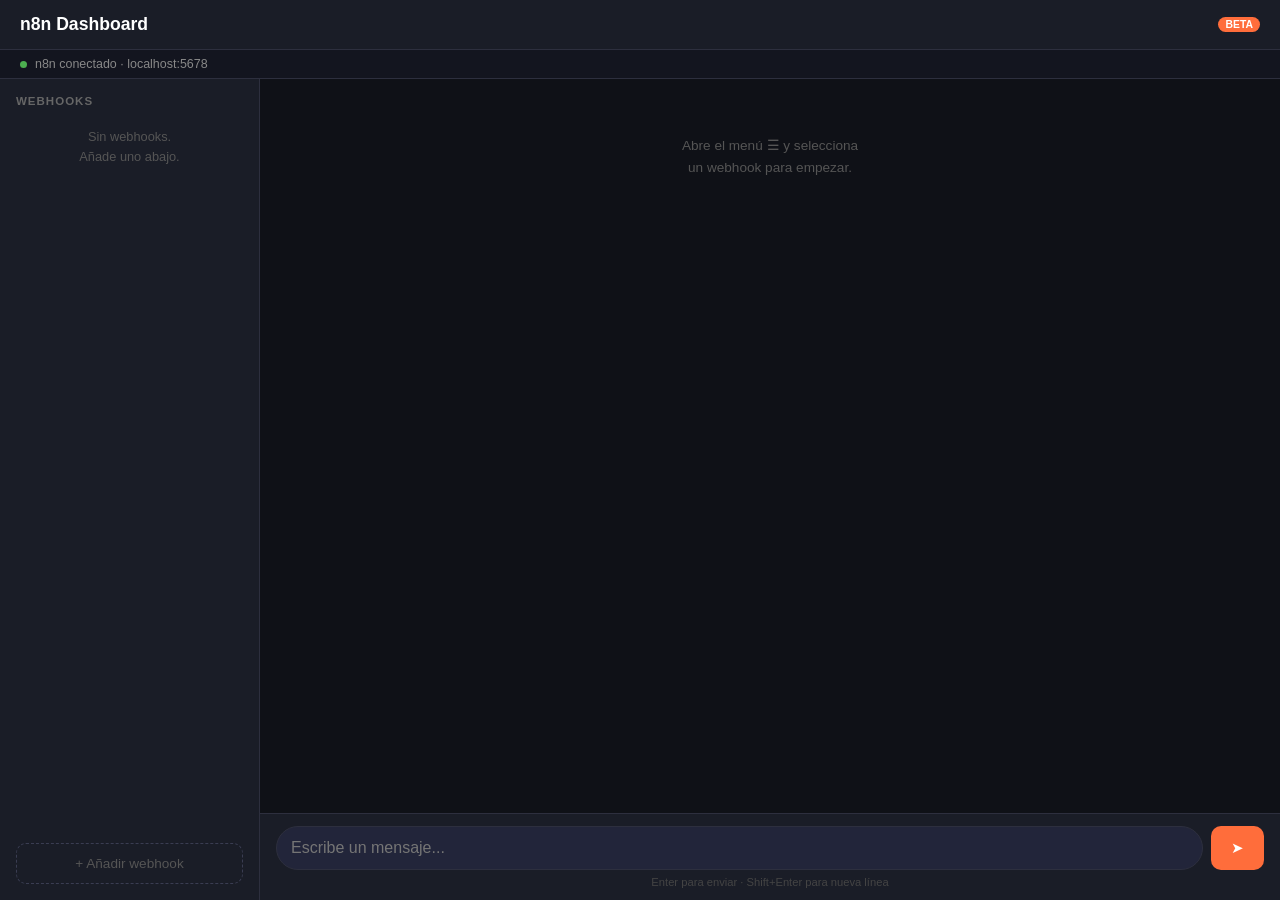
==== public/index.html @ 0855162c "Initial commit - n8n dashboard webapp" ====
<!DOCTYPE html>
<html lang="es">
<head>
  <meta charset="UTF-8">
  <meta name="viewport" content="width=device-width, initial-scale=1.0, viewport-fit=cover">
  <title>n8n Dashboard</title>
  <style>
    * { box-sizing: border-box; margin: 0; padding: 0; }
    body {
      font-family: 'Segoe UI', sans-serif;
      background: #0f1117;
      color: #e0e0e0;
      height: 100dvh;
      display: flex;
      flex-direction: column;
      overflow: hidden;
    }

    /* HEADER */
    header {
      background: #1a1d27;
      padding: 14px 20px;
      display: flex;
      align-items: center;
      gap: 12px;
      border-bottom: 1px solid #2d2f3e;
      flex-shrink: 0;
      padding-left: max(20px, env(safe-area-inset-left));
      padding-right: max(20px, env(safe-area-inset-right));
    }
    .hamburger {
      display: none;
      background: none;
      border: none;
      color: #aaa;
      font-size: 1.3rem;
      cursor: pointer;
      padding: 4px 6px;
      border-radius: 6px;
      line-height: 1;
    }
    .hamburger:active { background: #2d2f3e; }
    header h1 { font-size: 1.1rem; font-weight: 600; color: #fff; flex: 1; }
    .badge { background: #ff6d3b; color: #fff; font-size: 0.65rem; padding: 2px 7px; border-radius: 12px; font-weight: 700; }

    /* STATUS BAR */
    .status-bar {
      background: #13151f;
      padding: 7px 20px;
      font-size: 0.78rem;
      color: #888;
      display: flex;
      align-items: center;
      gap: 8px;
      border-bottom: 1px solid #2d2f3e;
      flex-shrink: 0;
    }
    .dot { width: 7px; height: 7px; border-radius: 50%; background: #4caf50; display: inline-block; flex-shrink: 0; }
    .dot.red { background: #f44336; }

    /* MAIN LAYOUT */
    .main { display: flex; flex: 1; overflow: hidden; position: relative; }

    /* SIDEBAR */
    .sidebar {
      width: 260px;
      background: #1a1d27;
      border-right: 1px solid #2d2f3e;
      display: flex;
      flex-direction: column;
      padding: 16px;
      gap: 8px;
      flex-shrink: 0;
      overflow-y: auto;
    }
    .sidebar-header { display: flex; align-items: center; justify-content: space-between; margin-bottom: 4px; }
    .sidebar h2 { font-size: 0.72rem; color: #666; text-transform: uppercase; letter-spacing: 1px; }
    .sidebar-close {
      display: none;
      background: none;
      border: none;
      color: #666;
      font-size: 1.1rem;
      cursor: pointer;
      padding: 2px 6px;
      border-radius: 4px;
    }
    .sidebar-close:active { background: #2d2f3e; }

    .webhook-item {
      background: #22253a;
      border: 1px solid #2d2f3e;
      border-radius: 10px;
      padding: 12px 14px;
      cursor: pointer;
      transition: border-color 0.2s, background 0.2s;
      -webkit-tap-highlight-color: transparent;
    }
    .webhook-item:active, .webhook-item.active { border-color: #ff6d3b; background: #2a1f1a; }
    .webhook-item .name { font-size: 0.92rem; font-weight: 500; display: flex; align-items: center; justify-content: space-between; }
    .webhook-item .path { font-size: 0.72rem; color: #555; margin-top: 3px; font-family: monospace; word-break: break-all; }
    .del-btn {
      background: none; border: none; color: #444; cursor: pointer;
      font-size: 0.9rem; padding: 2px 4px; border-radius: 4px; line-height: 1;
      flex-shrink: 0;
    }
    .del-btn:active { color: #f44; background: #2d1a1a; }

    .add-webhook {
      background: transparent;
      border: 1px dashed #3a3d52;
      border-radius: 10px;
      padding: 12px;
      cursor: pointer;
      color: #555;
      font-size: 0.85rem;
      text-align: center;
      transition: all 0.2s;
      margin-top: auto;
      -webkit-tap-highlight-color: transparent;
    }
    .add-webhook:active { border-color: #ff6d3b; color: #ff6d3b; }

    /* DRAWER OVERLAY (mobile) */
    .drawer-overlay {
      display: none;
      position: fixed;
      inset: 0;
      background: rgba(0,0,0,0.6);
      z-index: 50;
    }
    .drawer-overlay.open { display: block; }

    /* CHAT PANEL */
    .chat-panel { flex: 1; display: flex; flex-direction: column; overflow: hidden; min-width: 0; }

    /* Active webhook bar */
    .active-bar {
      padding: 8px 16px;
      background: #13151f;
      border-bottom: 1px solid #2d2f3e;
      font-size: 0.8rem;
      color: #888;
      display: none;
      align-items: center;
      gap: 8px;
      flex-shrink: 0;
    }
    .active-bar.visible { display: flex; }
    .active-bar strong { color: #ff6d3b; }

    .messages {
      flex: 1;
      overflow-y: auto;
      padding: 16px;
      display: flex;
      flex-direction: column;
      gap: 12px;
      -webkit-overflow-scrolling: touch;
    }
    .messages::-webkit-scrollbar { width: 4px; }
    .messages::-webkit-scrollbar-thumb { background: #2d2f3e; border-radius: 2px; }

    .msg { display: flex; flex-direction: column; max-width: 82%; }
    .msg.user { align-self: flex-end; align-items: flex-end; }
    .msg.bot  { align-self: flex-start; align-items: flex-start; }
    .bubble {
      padding: 10px 14px;
      border-radius: 14px;
      font-size: 0.92rem;
      line-height: 1.55;
      white-space: pre-wrap;
      word-break: break-word;
    }
    .msg.user .bubble { background: #ff6d3b; color: #fff; border-bottom-right-radius: 3px; }
    .msg.bot  .bubble { background: #22253a; border: 1px solid #2d2f3e; border-bottom-left-radius: 3px; }
    .msg.bot  .bubble.loading { color: #666; font-style: italic; }
    .msg.bot  .bubble.error   { border-color: #f44; color: #f88; }
    .msg .meta { font-size: 0.68rem; color: #555; margin-top: 3px; }

    .json-toggle { font-size: 0.7rem; color: #ff6d3b; cursor: pointer; margin-top: 4px; user-select: none; }
    .json-block {
      background: #0d0f18; border: 1px solid #2d2f3e; border-radius: 6px;
      padding: 8px 12px; font-family: monospace; font-size: 0.76rem;
      color: #7ec8e3; margin-top: 4px; max-height: 180px; overflow-y: auto;
      white-space: pre; display: none;
    }
    .json-block.visible { display: block; }

    /* INPUT AREA */
    .input-area {
      padding: 12px 16px;
      background: #1a1d27;
      border-top: 1px solid #2d2f3e;
      flex-shrink: 0;
      padding-bottom: max(12px, env(safe-area-inset-bottom));
    }
    .input-row { display: flex; gap: 8px; align-items: flex-end; }
    textarea {
      flex: 1; background: #22253a; border: 1px solid #2d2f3e;
      color: #e0e0e0; padding: 10px 14px; border-radius: 22px;
      font-size: 1rem; font-family: inherit; resize: none;
      min-height: 44px; max-height: 120px; line-height: 1.4;
      -webkit-appearance: none;
    }
    textarea:focus { outline: none; border-color: #ff6d3b; }
    button.send {
      background: #ff6d3b; border: none; color: #fff;
      width: 44px; height: 44px; border-radius: 50%;
      cursor: pointer; font-size: 1.1rem;
      display: flex; align-items: center; justify-content: center;
      flex-shrink: 0; transition: background 0.2s;
      -webkit-tap-highlight-color: transparent;
    }
    button.send:active { background: #e85a28; }
    button.send:disabled { background: #333; cursor: not-allowed; }
    .hint { font-size: 0.7rem; color: #444; margin-top: 6px; text-align: center; }

    .empty-state { color: #555; font-size: 0.85rem; text-align: center; margin-top: 40px; line-height: 1.6; }

    /* MODAL */
    .modal-overlay {
      display: none; position: fixed; inset: 0;
      background: rgba(0,0,0,0.7); z-index: 200;
      align-items: flex-end; justify-content: center;
    }
    .modal-overlay.open { display: flex; }
    .modal {
      background: #1a1d27; border: 1px solid #2d2f3e;
      border-radius: 16px 16px 0 0;
      padding: 24px 20px;
      padding-bottom: max(24px, env(safe-area-inset-bottom));
      width: 100%; max-width: 500px;
      display: flex; flex-direction: column; gap: 14px;
    }
    .modal h3 { font-size: 1rem; }
    .modal input {
      background: #22253a; border: 1px solid #2d2f3e; color: #e0e0e0;
      padding: 11px 14px; border-radius: 10px; font-size: 1rem; width: 100%;
      -webkit-appearance: none;
    }
    .modal input:focus { outline: none; border-color: #ff6d3b; }
    .modal label { font-size: 0.8rem; color: #888; display: block; margin-bottom: 4px; }
    .modal-btns { display: flex; gap: 10px; }
    .modal-btns button {
      flex: 1; padding: 12px; border-radius: 10px; border: none;
      cursor: pointer; font-size: 0.95rem; font-weight: 600;
    }
    .btn-cancel { background: #2d2f3e; color: #aaa; }
    .btn-save   { background: #ff6d3b; color: #fff; }

    /* MOBILE BREAKPOINT */
    @media (max-width: 600px) {
      .hamburger { display: block; }
      .sidebar-close { display: block; }

      .sidebar {
        position: fixed;
        top: 0; left: 0; bottom: 0;
        width: min(80vw, 300px);
        z-index: 100;
        transform: translateX(-100%);
        transition: transform 0.25s ease;
        padding-top: max(16px, env(safe-area-inset-top));
      }
      .sidebar.open { transform: translateX(0); }

      .active-bar { display: flex; }
      .msg { max-width: 90%; }
      .hint { display: none; }
      .modal-overlay { align-items: flex-end; }
    }

    @media (min-width: 601px) {
      .active-bar { display: none !important; }
      .modal-overlay { align-items: center; }
      .modal { border-radius: 16px; max-width: 420px; }
      button.send { width: auto; height: 44px; border-radius: 10px; padding: 0 20px; font-size: 0.95rem; }
      .hint { display: block; }
    }
  </style>
</head>
<body>

<header>
  <button class="hamburger" onclick="toggleSidebar()" aria-label="Menú">☰</button>
  <h1>n8n Dashboard</h1>
  <span class="badge">BETA</span>
</header>

<div class="status-bar">
  <span class="dot red" id="n8n-dot"></span>
  <span id="n8n-status">Comprobando n8n...</span>
</div>

<div class="main">
  <!-- Overlay para cerrar drawer en móvil -->
  <div class="drawer-overlay" id="drawer-overlay" onclick="closeSidebar()"></div>

  <div class="sidebar" id="sidebar">
    <div class="sidebar-header">
      <h2>Webhooks</h2>
      <button class="sidebar-close" onclick="closeSidebar()">✕</button>
    </div>
    <div id="webhook-list">
      <div class="empty-state" style="margin-top:8px;font-size:0.8rem;">Sin webhooks.<br>Añade uno abajo.</div>
    </div>
    <button class="add-webhook" onclick="openModal()">+ Añadir webhook</button>
  </div>

  <div class="chat-panel">
    <div class="active-bar" id="active-bar">
      <span>Hablando con: <strong id="active-name">—</strong></span>
    </div>
    <div class="messages" id="messages">
      <div class="empty-state">Abre el menú ☰ y selecciona<br>un webhook para empezar.</div>
    </div>
    <div class="input-area">
      <div class="input-row">
        <textarea id="msg-input" placeholder="Escribe un mensaje..." rows="1" onkeydown="handleKey(event)" oninput="autoResize(this)"></textarea>
        <button class="send" id="send-btn" onclick="sendMessage()">➤</button>
      </div>
      <div class="hint">Enter para enviar · Shift+Enter para nueva línea</div>
    </div>
  </div>
</div>

<div class="modal-overlay" id="modal" onclick="handleModalClick(event)">
  <div class="modal">
    <h3>Añadir Webhook</h3>
    <div>
      <label>Nombre</label>
      <input id="m-name" type="text" placeholder="Mi flujo" autocomplete="off">
    </div>
    <div>
      <label>Path (ej: /webhook/chat)</label>
      <input id="m-path" type="text" placeholder="/webhook/chat" autocomplete="off" autocapitalize="none">
    </div>
    <div class="modal-btns">
      <button class="btn-cancel" onclick="closeModal()">Cancelar</button>
      <button class="btn-save" onclick="saveWebhook()">Guardar</button>
    </div>
  </div>
</div>

<script>
  let webhooks = JSON.parse(localStorage.getItem('n8n_webhooks_v2') || '[]');
  let activeWebhook = null;

  function saveWebhooks() { localStorage.setItem('n8n_webhooks_v2', JSON.stringify(webhooks)); }

  function autoResize(el) {
    el.style.height = 'auto';
    el.style.height = Math.min(el.scrollHeight, 120) + 'px';
  }

  function toggleSidebar() {
    document.getElementById('sidebar').classList.toggle('open');
    document.getElementById('drawer-overlay').classList.toggle('open');
  }
  function closeSidebar() {
    document.getElementById('sidebar').classList.remove('open');
    document.getElementById('drawer-overlay').classList.remove('open');
  }

  function renderWebhooks() {
    const list = document.getElementById('webhook-list');
    if (webhooks.length === 0) {
      list.innerHTML = '<div class="empty-state" style="margin-top:8px;font-size:0.8rem;">Sin webhooks.<br>Añade uno abajo.</div>';
      return;
    }
    list.innerHTML = '';
    webhooks.forEach((w, i) => {
      const el = document.createElement('div');
      el.className = 'webhook-item' + (activeWebhook === i ? ' active' : '');
      el.innerHTML = `
        <div class="name">${w.name}
          <button class="del-btn" title="Eliminar">✕</button>
        </div>
        <div class="path">${w.path}</div>`;
      el.querySelector('.del-btn').onclick = (e) => { e.stopPropagation(); deleteWebhook(i); };
      el.onclick = () => selectWebhook(i);
      list.appendChild(el);
    });
  }

  function selectWebhook(i) {
    activeWebhook = i;
    const bar = document.getElementById('active-bar');
    document.getElementById('active-name').textContent = webhooks[i].name;
    bar.classList.add('visible');
    renderWebhooks();
    closeSidebar();
    document.getElementById('msg-input').focus();
  }

  function deleteWebhook(i) {
    if (!confirm('¿Eliminar "' + webhooks[i].name + '"?')) return;
    webhooks.splice(i, 1);
    if (activeWebhook === i) {
      activeWebhook = null;
      document.getElementById('active-bar').classList.remove('visible');
    } else if (activeWebhook > i) activeWebhook--;
    saveWebhooks();
    renderWebhooks();
  }

  function openModal() {
    document.getElementById('modal').classList.add('open');
    setTimeout(() => document.getElementById('m-name').focus(), 100);
  }
  function closeModal() { document.getElementById('modal').classList.remove('open'); }
  function handleModalClick(e) { if (e.target === e.currentTarget) closeModal(); }

  function saveWebhook() {
    const name = document.getElementById('m-name').value.trim();
    const path = document.getElementById('m-path').value.trim();
    if (!name || !path) return alert('Rellena los dos campos');
    if (!path.startsWith('/webhook/') && !path.startsWith('/webhook-test/'))
      return alert('El path debe empezar por /webhook/ o /webhook-test/');
    webhooks.push({ name, path });
    saveWebhooks();
    renderWebhooks();
    closeModal();
    document.getElementById('m-name').value = '';
    document.getElementById('m-path').value = '';
  }

  function handleKey(e) {
    if (e.key === 'Enter' && !e.shiftKey) { e.preventDefault(); sendMessage(); }
  }

  function addMsg(role, text, raw) {
    const msgs = document.getElementById('messages');
    const empty = msgs.querySelector('.empty-state');
    if (empty) empty.remove();

    const div = document.createElement('div');
    div.className = `msg ${role}`;
    const bubble = document.createElement('div');
    bubble.className = 'bubble';
    bubble.textContent = text;
    div.appendChild(bubble);
    const meta = document.createElement('div');
    meta.className = 'meta';
    meta.textContent = new Date().toLocaleTimeString('es-ES');
    div.appendChild(meta);

    if (raw && role === 'bot') {
      const toggle = document.createElement('div');
      toggle.className = 'json-toggle';
      toggle.textContent = 'Ver respuesta completa';
      const jBlock = document.createElement('div');
      jBlock.className = 'json-block';
      jBlock.textContent = JSON.stringify(raw, null, 2);
      toggle.onclick = () => {
        jBlock.classList.toggle('visible');
        toggle.textContent = jBlock.classList.contains('visible') ? 'Ocultar' : 'Ver respuesta completa';
      };
      div.appendChild(toggle);
      div.appendChild(jBlock);
    }

    msgs.appendChild(div);
    msgs.scrollTop = msgs.scrollHeight;
    return bubble;
  }

  async function sendMessage() {
    if (activeWebhook === null) { toggleSidebar(); return; }
    const input = document.getElementById('msg-input');
    const text = input.value.trim();
    if (!text) return;

    const btn = document.getElementById('send-btn');
    input.value = '';
    input.style.height = 'auto';
    btn.disabled = true;
    addMsg('user', text);

    const loadingBubble = addMsg('bot', 'Procesando...');
    loadingBubble.classList.add('loading');

    try {
      const wh = webhooks[activeWebhook];
      const res = await fetch(wh.path, {
        method: 'POST',
        headers: { 'Content-Type': 'application/json' },
        body: JSON.stringify({ message: text, timestamp: new Date().toISOString() }),
      });

      const rawText = await res.text();
      let raw;
      try { raw = JSON.parse(rawText); } catch(e) {
        loadingBubble.classList.remove('loading');
        loadingBubble.classList.add('error');
        loadingBubble.textContent = 'Respuesta no válida (HTTP ' + res.status + '):\n' + rawText.substring(0, 300);
        btn.disabled = false;
        return;
      }

      loadingBubble.classList.remove('loading');
      loadingBubble.textContent = extractText(raw);

      const toggle = document.createElement('div');
      toggle.className = 'json-toggle';
      toggle.textContent = 'Ver respuesta completa';
      const jBlock = document.createElement('div');
      jBlock.className = 'json-block';
      jBlock.textContent = JSON.stringify(raw, null, 2);
      toggle.onclick = () => {
        jBlock.classList.toggle('visible');
        toggle.textContent = jBlock.classList.contains('visible') ? 'Ocultar' : 'Ver respuesta completa';
      };
      loadingBubble.parentNode.appendChild(toggle);
      loadingBubble.parentNode.appendChild(jBlock);

    } catch(e) {
      loadingBubble.classList.remove('loading');
      loadingBubble.classList.add('error');
      loadingBubble.textContent = 'Error de red: ' + e.message;
    }

    btn.disabled = false;
    input.focus();
  }

  function extractText(data) {
    if (typeof data === 'string') return data;
    if (data.output)   return data.output;
    if (data.reply)    return data.reply;
    if (data.text)     return data.text;
    if (data.message && !data.code) return data.message;
    if (data.response) return data.response;
    if (Array.isArray(data) && data[0]) return extractText(data[0]);
    if (data.candidates?.[0]?.content?.parts?.[0]?.text) return data.candidates[0].content.parts[0].text;
    return JSON.stringify(data, null, 2);
  }

  async function checkN8n() {
    try {
      await fetch('/webhook/ping', { method: 'POST', headers: {'Content-Type':'application/json'}, body: '{}' });
      document.getElementById('n8n-dot').className = 'dot';
      document.getElementById('n8n-status').textContent = 'n8n conectado · localhost:5678';
    } catch(e) {
      document.getElementById('n8n-dot').className = 'dot red';
      document.getElementById('n8n-status').textContent = 'n8n no disponible';
    }
  }

  renderWebhooks();
  checkN8n();
  setInterval(checkN8n, 30000);
</script>
</body>
</html>
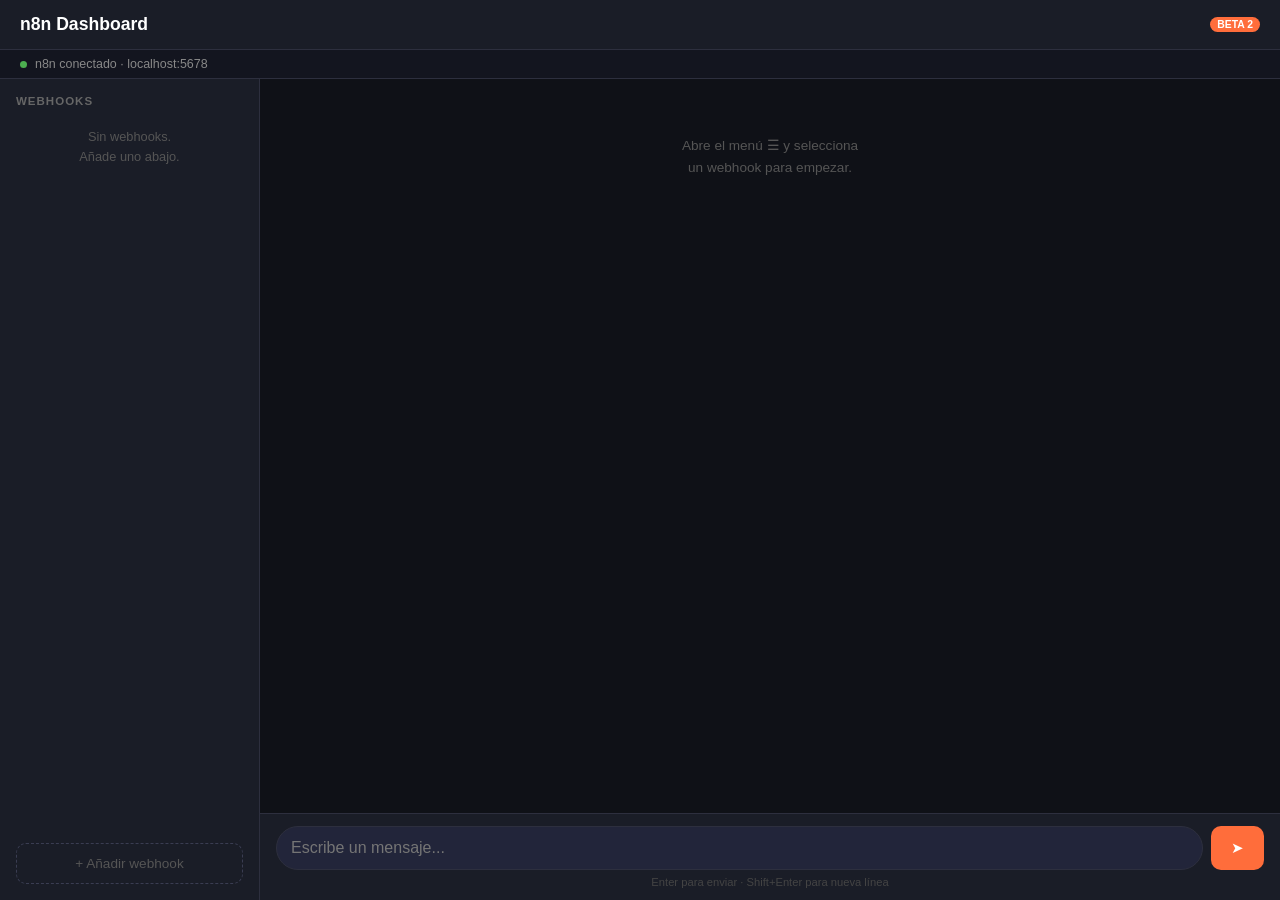
==== commit 213b969e: "test 2" ====
--- a/public/index.html
+++ b/public/index.html
@@ -4,288 +4,14 @@
   <meta charset="UTF-8">
   <meta name="viewport" content="width=device-width, initial-scale=1.0, viewport-fit=cover">
   <title>n8n Dashboard</title>
-  <style>
-    * { box-sizing: border-box; margin: 0; padding: 0; }
-    body {
-      font-family: 'Segoe UI', sans-serif;
-      background: #0f1117;
-      color: #e0e0e0;
-      height: 100dvh;
-      display: flex;
-      flex-direction: column;
-      overflow: hidden;
-    }
-
-    /* HEADER */
-    header {
-      background: #1a1d27;
-      padding: 14px 20px;
-      display: flex;
-      align-items: center;
-      gap: 12px;
-      border-bottom: 1px solid #2d2f3e;
-      flex-shrink: 0;
-      padding-left: max(20px, env(safe-area-inset-left));
-      padding-right: max(20px, env(safe-area-inset-right));
-    }
-    .hamburger {
-      display: none;
-      background: none;
-      border: none;
-      color: #aaa;
-      font-size: 1.3rem;
-      cursor: pointer;
-      padding: 4px 6px;
-      border-radius: 6px;
-      line-height: 1;
-    }
-    .hamburger:active { background: #2d2f3e; }
-    header h1 { font-size: 1.1rem; font-weight: 600; color: #fff; flex: 1; }
-    .badge { background: #ff6d3b; color: #fff; font-size: 0.65rem; padding: 2px 7px; border-radius: 12px; font-weight: 700; }
-
-    /* STATUS BAR */
-    .status-bar {
-      background: #13151f;
-      padding: 7px 20px;
-      font-size: 0.78rem;
-      color: #888;
-      display: flex;
-      align-items: center;
-      gap: 8px;
-      border-bottom: 1px solid #2d2f3e;
-      flex-shrink: 0;
-    }
-    .dot { width: 7px; height: 7px; border-radius: 50%; background: #4caf50; display: inline-block; flex-shrink: 0; }
-    .dot.red { background: #f44336; }
-
-    /* MAIN LAYOUT */
-    .main { display: flex; flex: 1; overflow: hidden; position: relative; }
-
-    /* SIDEBAR */
-    .sidebar {
-      width: 260px;
-      background: #1a1d27;
-      border-right: 1px solid #2d2f3e;
-      display: flex;
-      flex-direction: column;
-      padding: 16px;
-      gap: 8px;
-      flex-shrink: 0;
-      overflow-y: auto;
-    }
-    .sidebar-header { display: flex; align-items: center; justify-content: space-between; margin-bottom: 4px; }
-    .sidebar h2 { font-size: 0.72rem; color: #666; text-transform: uppercase; letter-spacing: 1px; }
-    .sidebar-close {
-      display: none;
-      background: none;
-      border: none;
-      color: #666;
-      font-size: 1.1rem;
-      cursor: pointer;
-      padding: 2px 6px;
-      border-radius: 4px;
-    }
-    .sidebar-close:active { background: #2d2f3e; }
-
-    .webhook-item {
-      background: #22253a;
-      border: 1px solid #2d2f3e;
-      border-radius: 10px;
-      padding: 12px 14px;
-      cursor: pointer;
-      transition: border-color 0.2s, background 0.2s;
-      -webkit-tap-highlight-color: transparent;
-    }
-    .webhook-item:active, .webhook-item.active { border-color: #ff6d3b; background: #2a1f1a; }
-    .webhook-item .name { font-size: 0.92rem; font-weight: 500; display: flex; align-items: center; justify-content: space-between; }
-    .webhook-item .path { font-size: 0.72rem; color: #555; margin-top: 3px; font-family: monospace; word-break: break-all; }
-    .del-btn {
-      background: none; border: none; color: #444; cursor: pointer;
-      font-size: 0.9rem; padding: 2px 4px; border-radius: 4px; line-height: 1;
-      flex-shrink: 0;
-    }
-    .del-btn:active { color: #f44; background: #2d1a1a; }
-
-    .add-webhook {
-      background: transparent;
-      border: 1px dashed #3a3d52;
-      border-radius: 10px;
-      padding: 12px;
-      cursor: pointer;
-      color: #555;
-      font-size: 0.85rem;
-      text-align: center;
-      transition: all 0.2s;
-      margin-top: auto;
-      -webkit-tap-highlight-color: transparent;
-    }
-    .add-webhook:active { border-color: #ff6d3b; color: #ff6d3b; }
-
-    /* DRAWER OVERLAY (mobile) */
-    .drawer-overlay {
-      display: none;
-      position: fixed;
-      inset: 0;
-      background: rgba(0,0,0,0.6);
-      z-index: 50;
-    }
-    .drawer-overlay.open { display: block; }
-
-    /* CHAT PANEL */
-    .chat-panel { flex: 1; display: flex; flex-direction: column; overflow: hidden; min-width: 0; }
-
-    /* Active webhook bar */
-    .active-bar {
-      padding: 8px 16px;
-      background: #13151f;
-      border-bottom: 1px solid #2d2f3e;
-      font-size: 0.8rem;
-      color: #888;
-      display: none;
-      align-items: center;
-      gap: 8px;
-      flex-shrink: 0;
-    }
-    .active-bar.visible { display: flex; }
-    .active-bar strong { color: #ff6d3b; }
-
-    .messages {
-      flex: 1;
-      overflow-y: auto;
-      padding: 16px;
-      display: flex;
-      flex-direction: column;
-      gap: 12px;
-      -webkit-overflow-scrolling: touch;
-    }
-    .messages::-webkit-scrollbar { width: 4px; }
-    .messages::-webkit-scrollbar-thumb { background: #2d2f3e; border-radius: 2px; }
-
-    .msg { display: flex; flex-direction: column; max-width: 82%; }
-    .msg.user { align-self: flex-end; align-items: flex-end; }
-    .msg.bot  { align-self: flex-start; align-items: flex-start; }
-    .bubble {
-      padding: 10px 14px;
-      border-radius: 14px;
-      font-size: 0.92rem;
-      line-height: 1.55;
-      white-space: pre-wrap;
-      word-break: break-word;
-    }
-    .msg.user .bubble { background: #ff6d3b; color: #fff; border-bottom-right-radius: 3px; }
-    .msg.bot  .bubble { background: #22253a; border: 1px solid #2d2f3e; border-bottom-left-radius: 3px; }
-    .msg.bot  .bubble.loading { color: #666; font-style: italic; }
-    .msg.bot  .bubble.error   { border-color: #f44; color: #f88; }
-    .msg .meta { font-size: 0.68rem; color: #555; margin-top: 3px; }
-
-    .json-toggle { font-size: 0.7rem; color: #ff6d3b; cursor: pointer; margin-top: 4px; user-select: none; }
-    .json-block {
-      background: #0d0f18; border: 1px solid #2d2f3e; border-radius: 6px;
-      padding: 8px 12px; font-family: monospace; font-size: 0.76rem;
-      color: #7ec8e3; margin-top: 4px; max-height: 180px; overflow-y: auto;
-      white-space: pre; display: none;
-    }
-    .json-block.visible { display: block; }
-
-    /* INPUT AREA */
-    .input-area {
-      padding: 12px 16px;
-      background: #1a1d27;
-      border-top: 1px solid #2d2f3e;
-      flex-shrink: 0;
-      padding-bottom: max(12px, env(safe-area-inset-bottom));
-    }
-    .input-row { display: flex; gap: 8px; align-items: flex-end; }
-    textarea {
-      flex: 1; background: #22253a; border: 1px solid #2d2f3e;
-      color: #e0e0e0; padding: 10px 14px; border-radius: 22px;
-      font-size: 1rem; font-family: inherit; resize: none;
-      min-height: 44px; max-height: 120px; line-height: 1.4;
-      -webkit-appearance: none;
-    }
-    textarea:focus { outline: none; border-color: #ff6d3b; }
-    button.send {
-      background: #ff6d3b; border: none; color: #fff;
-      width: 44px; height: 44px; border-radius: 50%;
-      cursor: pointer; font-size: 1.1rem;
-      display: flex; align-items: center; justify-content: center;
-      flex-shrink: 0; transition: background 0.2s;
-      -webkit-tap-highlight-color: transparent;
-    }
-    button.send:active { background: #e85a28; }
-    button.send:disabled { background: #333; cursor: not-allowed; }
-    .hint { font-size: 0.7rem; color: #444; margin-top: 6px; text-align: center; }
-
-    .empty-state { color: #555; font-size: 0.85rem; text-align: center; margin-top: 40px; line-height: 1.6; }
-
-    /* MODAL */
-    .modal-overlay {
-      display: none; position: fixed; inset: 0;
-      background: rgba(0,0,0,0.7); z-index: 200;
-      align-items: flex-end; justify-content: center;
-    }
-    .modal-overlay.open { display: flex; }
-    .modal {
-      background: #1a1d27; border: 1px solid #2d2f3e;
-      border-radius: 16px 16px 0 0;
-      padding: 24px 20px;
-      padding-bottom: max(24px, env(safe-area-inset-bottom));
-      width: 100%; max-width: 500px;
-      display: flex; flex-direction: column; gap: 14px;
-    }
-    .modal h3 { font-size: 1rem; }
-    .modal input {
-      background: #22253a; border: 1px solid #2d2f3e; color: #e0e0e0;
-      padding: 11px 14px; border-radius: 10px; font-size: 1rem; width: 100%;
-      -webkit-appearance: none;
-    }
-    .modal input:focus { outline: none; border-color: #ff6d3b; }
-    .modal label { font-size: 0.8rem; color: #888; display: block; margin-bottom: 4px; }
-    .modal-btns { display: flex; gap: 10px; }
-    .modal-btns button {
-      flex: 1; padding: 12px; border-radius: 10px; border: none;
-      cursor: pointer; font-size: 0.95rem; font-weight: 600;
-    }
-    .btn-cancel { background: #2d2f3e; color: #aaa; }
-    .btn-save   { background: #ff6d3b; color: #fff; }
-
-    /* MOBILE BREAKPOINT */
-    @media (max-width: 600px) {
-      .hamburger { display: block; }
-      .sidebar-close { display: block; }
-
-      .sidebar {
-        position: fixed;
-        top: 0; left: 0; bottom: 0;
-        width: min(80vw, 300px);
-        z-index: 100;
-        transform: translateX(-100%);
-        transition: transform 0.25s ease;
-        padding-top: max(16px, env(safe-area-inset-top));
-      }
-      .sidebar.open { transform: translateX(0); }
-
-      .active-bar { display: flex; }
-      .msg { max-width: 90%; }
-      .hint { display: none; }
-      .modal-overlay { align-items: flex-end; }
-    }
-
-    @media (min-width: 601px) {
-      .active-bar { display: none !important; }
-      .modal-overlay { align-items: center; }
-      .modal { border-radius: 16px; max-width: 420px; }
-      button.send { width: auto; height: 44px; border-radius: 10px; padding: 0 20px; font-size: 0.95rem; }
-      .hint { display: block; }
-    }
-  </style>
+  <link rel="stylesheet" href="style.css">
 </head>
 <body>
 
 <header>
-  <button class="hamburger" onclick="toggleSidebar()" aria-label="Menú">☰</button>
+  <button class="hamburger" aria-label="Menú">☰</button>
   <h1>n8n Dashboard</h1>
-  <span class="badge">BETA</span>
+  <span class="badge">BETA 2</span>
 </header>
 
 <div class="status-bar">
@@ -294,18 +20,17 @@
 </div>
 
 <div class="main">
-  <!-- Overlay para cerrar drawer en móvil -->
-  <div class="drawer-overlay" id="drawer-overlay" onclick="closeSidebar()"></div>
+  <div class="drawer-overlay" id="drawer-overlay"></div>
 
   <div class="sidebar" id="sidebar">
     <div class="sidebar-header">
       <h2>Webhooks</h2>
-      <button class="sidebar-close" onclick="closeSidebar()">✕</button>
+      <button class="sidebar-close">✕</button>
     </div>
     <div id="webhook-list">
       <div class="empty-state" style="margin-top:8px;font-size:0.8rem;">Sin webhooks.<br>Añade uno abajo.</div>
     </div>
-    <button class="add-webhook" onclick="openModal()">+ Añadir webhook</button>
+    <button class="add-webhook">+ Añadir webhook</button>
   </div>
 
   <div class="chat-panel">
@@ -317,15 +42,15 @@
     </div>
     <div class="input-area">
       <div class="input-row">
-        <textarea id="msg-input" placeholder="Escribe un mensaje..." rows="1" onkeydown="handleKey(event)" oninput="autoResize(this)"></textarea>
-        <button class="send" id="send-btn" onclick="sendMessage()">➤</button>
+        <textarea id="msg-input" placeholder="Escribe un mensaje..." rows="1"></textarea>
+        <button class="send" id="send-btn">➤</button>
       </div>
       <div class="hint">Enter para enviar · Shift+Enter para nueva línea</div>
     </div>
   </div>
 </div>
 
-<div class="modal-overlay" id="modal" onclick="handleModalClick(event)">
+<div class="modal-overlay" id="modal">
   <div class="modal">
     <h3>Añadir Webhook</h3>
     <div>
@@ -337,220 +62,12 @@
       <input id="m-path" type="text" placeholder="/webhook/chat" autocomplete="off" autocapitalize="none">
     </div>
     <div class="modal-btns">
-      <button class="btn-cancel" onclick="closeModal()">Cancelar</button>
-      <button class="btn-save" onclick="saveWebhook()">Guardar</button>
+      <button class="btn-cancel">Cancelar</button>
+      <button class="btn-save">Guardar</button>
     </div>
   </div>
 </div>
 
-<script>
-  let webhooks = JSON.parse(localStorage.getItem('n8n_webhooks_v2') || '[]');
-  let activeWebhook = null;
-
-  function saveWebhooks() { localStorage.setItem('n8n_webhooks_v2', JSON.stringify(webhooks)); }
-
-  function autoResize(el) {
-    el.style.height = 'auto';
-    el.style.height = Math.min(el.scrollHeight, 120) + 'px';
-  }
-
-  function toggleSidebar() {
-    document.getElementById('sidebar').classList.toggle('open');
-    document.getElementById('drawer-overlay').classList.toggle('open');
-  }
-  function closeSidebar() {
-    document.getElementById('sidebar').classList.remove('open');
-    document.getElementById('drawer-overlay').classList.remove('open');
-  }
-
-  function renderWebhooks() {
-    const list = document.getElementById('webhook-list');
-    if (webhooks.length === 0) {
-      list.innerHTML = '<div class="empty-state" style="margin-top:8px;font-size:0.8rem;">Sin webhooks.<br>Añade uno abajo.</div>';
-      return;
-    }
-    list.innerHTML = '';
-    webhooks.forEach((w, i) => {
-      const el = document.createElement('div');
-      el.className = 'webhook-item' + (activeWebhook === i ? ' active' : '');
-      el.innerHTML = `
-        <div class="name">${w.name}
-          <button class="del-btn" title="Eliminar">✕</button>
-        </div>
-        <div class="path">${w.path}</div>`;
-      el.querySelector('.del-btn').onclick = (e) => { e.stopPropagation(); deleteWebhook(i); };
-      el.onclick = () => selectWebhook(i);
-      list.appendChild(el);
-    });
-  }
-
-  function selectWebhook(i) {
-    activeWebhook = i;
-    const bar = document.getElementById('active-bar');
-    document.getElementById('active-name').textContent = webhooks[i].name;
-    bar.classList.add('visible');
-    renderWebhooks();
-    closeSidebar();
-    document.getElementById('msg-input').focus();
-  }
-
-  function deleteWebhook(i) {
-    if (!confirm('¿Eliminar "' + webhooks[i].name + '"?')) return;
-    webhooks.splice(i, 1);
-    if (activeWebhook === i) {
-      activeWebhook = null;
-      document.getElementById('active-bar').classList.remove('visible');
-    } else if (activeWebhook > i) activeWebhook--;
-    saveWebhooks();
-    renderWebhooks();
-  }
-
-  function openModal() {
-    document.getElementById('modal').classList.add('open');
-    setTimeout(() => document.getElementById('m-name').focus(), 100);
-  }
-  function closeModal() { document.getElementById('modal').classList.remove('open'); }
-  function handleModalClick(e) { if (e.target === e.currentTarget) closeModal(); }
-
-  function saveWebhook() {
-    const name = document.getElementById('m-name').value.trim();
-    const path = document.getElementById('m-path').value.trim();
-    if (!name || !path) return alert('Rellena los dos campos');
-    if (!path.startsWith('/webhook/') && !path.startsWith('/webhook-test/'))
-      return alert('El path debe empezar por /webhook/ o /webhook-test/');
-    webhooks.push({ name, path });
-    saveWebhooks();
-    renderWebhooks();
-    closeModal();
-    document.getElementById('m-name').value = '';
-    document.getElementById('m-path').value = '';
-  }
-
-  function handleKey(e) {
-    if (e.key === 'Enter' && !e.shiftKey) { e.preventDefault(); sendMessage(); }
-  }
-
-  function addMsg(role, text, raw) {
-    const msgs = document.getElementById('messages');
-    const empty = msgs.querySelector('.empty-state');
-    if (empty) empty.remove();
-
-    const div = document.createElement('div');
-    div.className = `msg ${role}`;
-    const bubble = document.createElement('div');
-    bubble.className = 'bubble';
-    bubble.textContent = text;
-    div.appendChild(bubble);
-    const meta = document.createElement('div');
-    meta.className = 'meta';
-    meta.textContent = new Date().toLocaleTimeString('es-ES');
-    div.appendChild(meta);
-
-    if (raw && role === 'bot') {
-      const toggle = document.createElement('div');
-      toggle.className = 'json-toggle';
-      toggle.textContent = 'Ver respuesta completa';
-      const jBlock = document.createElement('div');
-      jBlock.className = 'json-block';
-      jBlock.textContent = JSON.stringify(raw, null, 2);
-      toggle.onclick = () => {
-        jBlock.classList.toggle('visible');
-        toggle.textContent = jBlock.classList.contains('visible') ? 'Ocultar' : 'Ver respuesta completa';
-      };
-      div.appendChild(toggle);
-      div.appendChild(jBlock);
-    }
-
-    msgs.appendChild(div);
-    msgs.scrollTop = msgs.scrollHeight;
-    return bubble;
-  }
-
-  async function sendMessage() {
-    if (activeWebhook === null) { toggleSidebar(); return; }
-    const input = document.getElementById('msg-input');
-    const text = input.value.trim();
-    if (!text) return;
-
-    const btn = document.getElementById('send-btn');
-    input.value = '';
-    input.style.height = 'auto';
-    btn.disabled = true;
-    addMsg('user', text);
-
-    const loadingBubble = addMsg('bot', 'Procesando...');
-    loadingBubble.classList.add('loading');
-
-    try {
-      const wh = webhooks[activeWebhook];
-      const res = await fetch(wh.path, {
-        method: 'POST',
-        headers: { 'Content-Type': 'application/json' },
-        body: JSON.stringify({ message: text, timestamp: new Date().toISOString() }),
-      });
-
-      const rawText = await res.text();
-      let raw;
-      try { raw = JSON.parse(rawText); } catch(e) {
-        loadingBubble.classList.remove('loading');
-        loadingBubble.classList.add('error');
-        loadingBubble.textContent = 'Respuesta no válida (HTTP ' + res.status + '):\n' + rawText.substring(0, 300);
-        btn.disabled = false;
-        return;
-      }
-
-      loadingBubble.classList.remove('loading');
-      loadingBubble.textContent = extractText(raw);
-
-      const toggle = document.createElement('div');
-      toggle.className = 'json-toggle';
-      toggle.textContent = 'Ver respuesta completa';
-      const jBlock = document.createElement('div');
-      jBlock.className = 'json-block';
-      jBlock.textContent = JSON.stringify(raw, null, 2);
-      toggle.onclick = () => {
-        jBlock.classList.toggle('visible');
-        toggle.textContent = jBlock.classList.contains('visible') ? 'Ocultar' : 'Ver respuesta completa';
-      };
-      loadingBubble.parentNode.appendChild(toggle);
-      loadingBubble.parentNode.appendChild(jBlock);
-
-    } catch(e) {
-      loadingBubble.classList.remove('loading');
-      loadingBubble.classList.add('error');
-      loadingBubble.textContent = 'Error de red: ' + e.message;
-    }
-
-    btn.disabled = false;
-    input.focus();
-  }
-
-  function extractText(data) {
-    if (typeof data === 'string') return data;
-    if (data.output)   return data.output;
-    if (data.reply)    return data.reply;
-    if (data.text)     return data.text;
-    if (data.message && !data.code) return data.message;
-    if (data.response) return data.response;
-    if (Array.isArray(data) && data[0]) return extractText(data[0]);
-    if (data.candidates?.[0]?.content?.parts?.[0]?.text) return data.candidates[0].content.parts[0].text;
-    return JSON.stringify(data, null, 2);
-  }
-
-  async function checkN8n() {
-    try {
-      await fetch('/webhook/ping', { method: 'POST', headers: {'Content-Type':'application/json'}, body: '{}' });
-      document.getElementById('n8n-dot').className = 'dot';
-      document.getElementById('n8n-status').textContent = 'n8n conectado · localhost:5678';
-    } catch(e) {
-      document.getElementById('n8n-dot').className = 'dot red';
-      document.getElementById('n8n-status').textContent = 'n8n no disponible';
-    }
-  }
-
-  renderWebhooks();
-  checkN8n();
-  setInterval(checkN8n, 30000);
-</script>
+<script type="module" src="app.js"></script>
 </body>
 </html>
--- a/public/style.css
+++ b/public/style.css
@@ -0,0 +1,273 @@
+* { box-sizing: border-box; margin: 0; padding: 0; }
+body {
+  font-family: 'Segoe UI', sans-serif;
+  background: #0f1117;
+  color: #e0e0e0;
+  height: 100dvh;
+  display: flex;
+  flex-direction: column;
+  overflow: hidden;
+}
+
+/* HEADER */
+header {
+  background: #1a1d27;
+  padding: 14px 20px;
+  display: flex;
+  align-items: center;
+  gap: 12px;
+  border-bottom: 1px solid #2d2f3e;
+  flex-shrink: 0;
+  padding-left: max(20px, env(safe-area-inset-left));
+  padding-right: max(20px, env(safe-area-inset-right));
+}
+.hamburger {
+  display: none;
+  background: none;
+  border: none;
+  color: #aaa;
+  font-size: 1.3rem;
+  cursor: pointer;
+  padding: 4px 6px;
+  border-radius: 6px;
+  line-height: 1;
+}
+.hamburger:active { background: #2d2f3e; }
+header h1 { font-size: 1.1rem; font-weight: 600; color: #fff; flex: 1; }
+.badge { background: #ff6d3b; color: #fff; font-size: 0.65rem; padding: 2px 7px; border-radius: 12px; font-weight: 700; }
+
+/* STATUS BAR */
+.status-bar {
+  background: #13151f;
+  padding: 7px 20px;
+  font-size: 0.78rem;
+  color: #888;
+  display: flex;
+  align-items: center;
+  gap: 8px;
+  border-bottom: 1px solid #2d2f3e;
+  flex-shrink: 0;
+}
+.dot { width: 7px; height: 7px; border-radius: 50%; background: #4caf50; display: inline-block; flex-shrink: 0; }
+.dot.red { background: #f44336; }
+
+/* MAIN LAYOUT */
+.main { display: flex; flex: 1; overflow: hidden; position: relative; }
+
+/* SIDEBAR */
+.sidebar {
+  width: 260px;
+  background: #1a1d27;
+  border-right: 1px solid #2d2f3e;
+  display: flex;
+  flex-direction: column;
+  padding: 16px;
+  gap: 8px;
+  flex-shrink: 0;
+  overflow-y: auto;
+}
+.sidebar-header { display: flex; align-items: center; justify-content: space-between; margin-bottom: 4px; }
+.sidebar h2 { font-size: 0.72rem; color: #666; text-transform: uppercase; letter-spacing: 1px; }
+.sidebar-close {
+  display: none;
+  background: none;
+  border: none;
+  color: #666;
+  font-size: 1.1rem;
+  cursor: pointer;
+  padding: 2px 6px;
+  border-radius: 4px;
+}
+.sidebar-close:active { background: #2d2f3e; }
+
+.webhook-item {
+  background: #22253a;
+  border: 1px solid #2d2f3e;
+  border-radius: 10px;
+  padding: 12px 14px;
+  cursor: pointer;
+  transition: border-color 0.2s, background 0.2s;
+  -webkit-tap-highlight-color: transparent;
+}
+.webhook-item:active, .webhook-item.active { border-color: #ff6d3b; background: #2a1f1a; }
+.webhook-item .name { font-size: 0.92rem; font-weight: 500; display: flex; align-items: center; justify-content: space-between; }
+.webhook-item .path { font-size: 0.72rem; color: #555; margin-top: 3px; font-family: monospace; word-break: break-all; }
+.del-btn {
+  background: none; border: none; color: #444; cursor: pointer;
+  font-size: 0.9rem; padding: 2px 4px; border-radius: 4px; line-height: 1;
+  flex-shrink: 0;
+}
+.del-btn:active { color: #f44; background: #2d1a1a; }
+
+.add-webhook {
+  background: transparent;
+  border: 1px dashed #3a3d52;
+  border-radius: 10px;
+  padding: 12px;
+  cursor: pointer;
+  color: #555;
+  font-size: 0.85rem;
+  text-align: center;
+  transition: all 0.2s;
+  margin-top: auto;
+  -webkit-tap-highlight-color: transparent;
+}
+.add-webhook:active { border-color: #ff6d3b; color: #ff6d3b; }
+
+/* DRAWER OVERLAY (mobile) */
+.drawer-overlay {
+  display: none;
+  position: fixed;
+  inset: 0;
+  background: rgba(0,0,0,0.6);
+  z-index: 50;
+}
+.drawer-overlay.open { display: block; }
+
+/* CHAT PANEL */
+.chat-panel { flex: 1; display: flex; flex-direction: column; overflow: hidden; min-width: 0; }
+
+/* Active webhook bar */
+.active-bar {
+  padding: 8px 16px;
+  background: #13151f;
+  border-bottom: 1px solid #2d2f3e;
+  font-size: 0.8rem;
+  color: #888;
+  display: none;
+  align-items: center;
+  gap: 8px;
+  flex-shrink: 0;
+}
+.active-bar.visible { display: flex; }
+.active-bar strong { color: #ff6d3b; }
+
+.messages {
+  flex: 1;
+  overflow-y: auto;
+  padding: 16px;
+  display: flex;
+  flex-direction: column;
+  gap: 12px;
+  -webkit-overflow-scrolling: touch;
+}
+.messages::-webkit-scrollbar { width: 4px; }
+.messages::-webkit-scrollbar-thumb { background: #2d2f3e; border-radius: 2px; }
+
+.msg { display: flex; flex-direction: column; max-width: 82%; }
+.msg.user { align-self: flex-end; align-items: flex-end; }
+.msg.bot  { align-self: flex-start; align-items: flex-start; }
+.bubble {
+  padding: 10px 14px;
+  border-radius: 14px;
+  font-size: 0.92rem;
+  line-height: 1.55;
+  white-space: pre-wrap;
+  word-break: break-word;
+}
+.msg.user .bubble { background: #ff6d3b; color: #fff; border-bottom-right-radius: 3px; }
+.msg.bot  .bubble { background: #22253a; border: 1px solid #2d2f3e; border-bottom-left-radius: 3px; }
+.msg.bot  .bubble.loading { color: #666; font-style: italic; }
+.msg.bot  .bubble.error   { border-color: #f44; color: #f88; }
+.msg .meta { font-size: 0.68rem; color: #555; margin-top: 3px; }
+
+.json-toggle { font-size: 0.7rem; color: #ff6d3b; cursor: pointer; margin-top: 4px; user-select: none; }
+.json-block {
+  background: #0d0f18; border: 1px solid #2d2f3e; border-radius: 6px;
+  padding: 8px 12px; font-family: monospace; font-size: 0.76rem;
+  color: #7ec8e3; margin-top: 4px; max-height: 180px; overflow-y: auto;
+  white-space: pre; display: none;
+}
+.json-block.visible { display: block; }
+
+/* INPUT AREA */
+.input-area {
+  padding: 12px 16px;
+  background: #1a1d27;
+  border-top: 1px solid #2d2f3e;
+  flex-shrink: 0;
+  padding-bottom: max(12px, env(safe-area-inset-bottom));
+}
+.input-row { display: flex; gap: 8px; align-items: flex-end; }
+textarea {
+  flex: 1; background: #22253a; border: 1px solid #2d2f3e;
+  color: #e0e0e0; padding: 10px 14px; border-radius: 22px;
+  font-size: 1rem; font-family: inherit; resize: none;
+  min-height: 44px; max-height: 120px; line-height: 1.4;
+  -webkit-appearance: none;
+}
+textarea:focus { outline: none; border-color: #ff6d3b; }
+button.send {
+  background: #ff6d3b; border: none; color: #fff;
+  width: 44px; height: 44px; border-radius: 50%;
+  cursor: pointer; font-size: 1.1rem;
+  display: flex; align-items: center; justify-content: center;
+  flex-shrink: 0; transition: background 0.2s;
+  -webkit-tap-highlight-color: transparent;
+}
+button.send:active { background: #e85a28; }
+button.send:disabled { background: #333; cursor: not-allowed; }
+.hint { font-size: 0.7rem; color: #444; margin-top: 6px; text-align: center; }
+
+.empty-state { color: #555; font-size: 0.85rem; text-align: center; margin-top: 40px; line-height: 1.6; }
+
+/* MODAL */
+.modal-overlay {
+  display: none; position: fixed; inset: 0;
+  background: rgba(0,0,0,0.7); z-index: 200;
+  align-items: flex-end; justify-content: center;
+}
+.modal-overlay.open { display: flex; }
+.modal {
+  background: #1a1d27; border: 1px solid #2d2f3e;
+  border-radius: 16px 16px 0 0;
+  padding: 24px 20px;
+  padding-bottom: max(24px, env(safe-area-inset-bottom));
+  width: 100%; max-width: 500px;
+  display: flex; flex-direction: column; gap: 14px;
+}
+.modal h3 { font-size: 1rem; }
+.modal input {
+  background: #22253a; border: 1px solid #2d2f3e; color: #e0e0e0;
+  padding: 11px 14px; border-radius: 10px; font-size: 1rem; width: 100%;
+  -webkit-appearance: none;
+}
+.modal input:focus { outline: none; border-color: #ff6d3b; }
+.modal label { font-size: 0.8rem; color: #888; display: block; margin-bottom: 4px; }
+.modal-btns { display: flex; gap: 10px; }
+.modal-btns button {
+  flex: 1; padding: 12px; border-radius: 10px; border: none;
+  cursor: pointer; font-size: 0.95rem; font-weight: 600;
+}
+.btn-cancel { background: #2d2f3e; color: #aaa; }
+.btn-save   { background: #ff6d3b; color: #fff; }
+
+/* MOBILE BREAKPOINT */
+@media (max-width: 600px) {
+  .hamburger { display: block; }
+  .sidebar-close { display: block; }
+
+  .sidebar {
+    position: fixed;
+    top: 0; left: 0; bottom: 0;
+    width: min(80vw, 300px);
+    z-index: 100;
+    transform: translateX(-100%);
+    transition: transform 0.25s ease;
+    padding-top: max(16px, env(safe-area-inset-top));
+  }
+  .sidebar.open { transform: translateX(0); }
+
+  .active-bar { display: flex; }
+  .msg { max-width: 90%; }
+  .hint { display: none; }
+  .modal-overlay { align-items: flex-end; }
+}
+
+@media (min-width: 601px) {
+  .active-bar { display: none !important; }
+  .modal-overlay { align-items: center; }
+  .modal { border-radius: 16px; max-width: 420px; }
+  button.send { width: auto; height: 44px; border-radius: 10px; padding: 0 20px; font-size: 0.95rem; }
+  .hint { display: block; }
+}
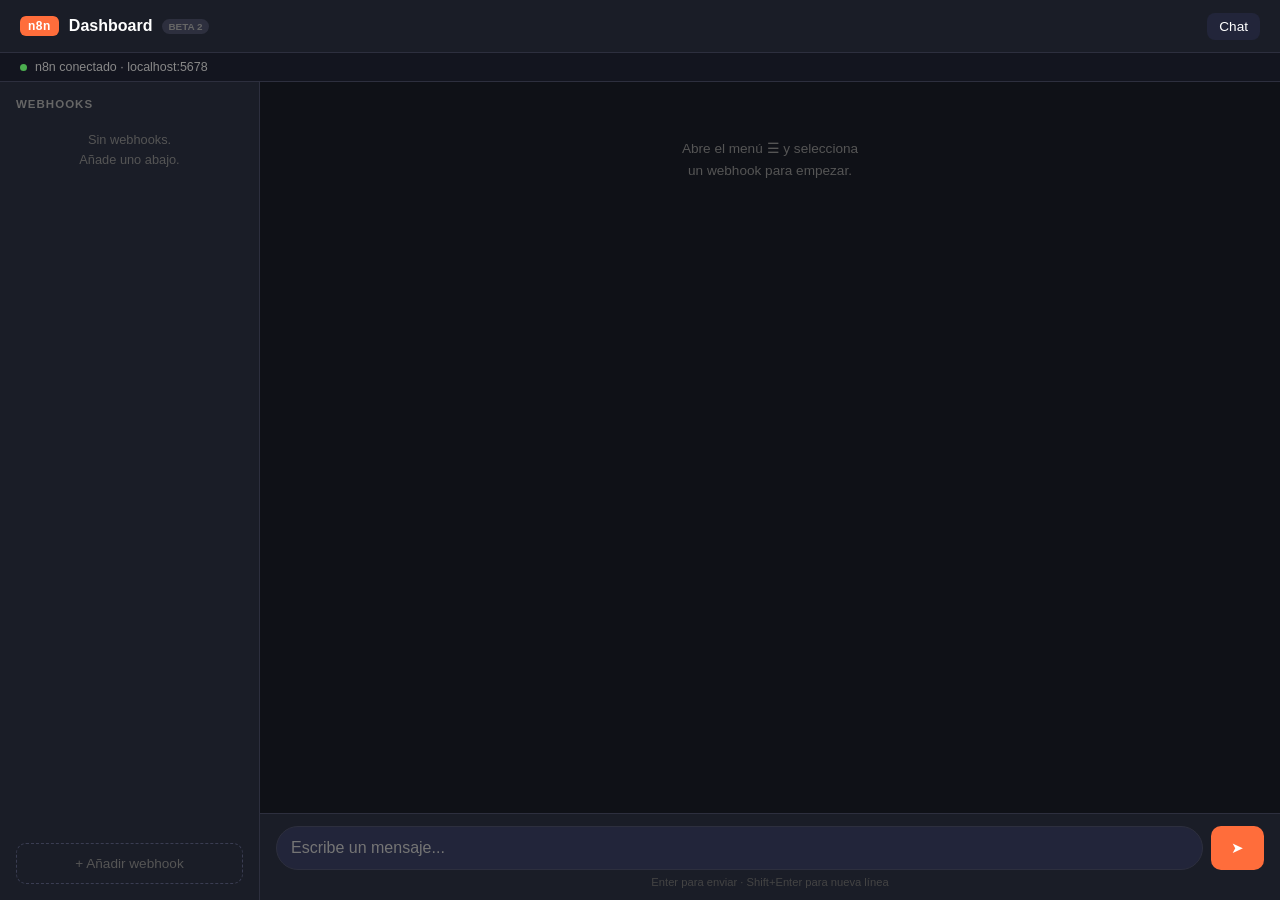
==== commit cdec6d28: "deploy: 2026-05-03 03:45 - navbar + modular JS + deploy script" ====
--- a/public/index.html
+++ b/public/index.html
@@ -9,9 +9,17 @@
 <body>
 
 <header>
-  <button class="hamburger" aria-label="Menú">☰</button>
-  <h1>n8n Dashboard</h1>
-  <span class="badge">BETA 2</span>
+  <nav class="navbar">
+    <div class="nav-brand">
+      <button class="hamburger" aria-label="Menú">☰</button>
+      <span class="nav-logo">n8n</span>
+      <h1>Dashboard</h1>
+      <span class="badge">BETA 2</span>
+    </div>
+    <ul class="nav-links">
+      <li><a href="/" class="nav-link active">Chat</a></li>
+    </ul>
+  </nav>
 </header>
 
 <div class="status-bar">
--- a/public/style.css
+++ b/public/style.css
@@ -9,18 +9,56 @@
   overflow: hidden;
 }
 
-/* HEADER */
+/* NAVBAR */
 header {
   background: #1a1d27;
-  padding: 14px 20px;
-  display: flex;
-  align-items: center;
-  gap: 12px;
   border-bottom: 1px solid #2d2f3e;
   flex-shrink: 0;
-  padding-left: max(20px, env(safe-area-inset-left));
-  padding-right: max(20px, env(safe-area-inset-right));
-}
+  padding-left: max(0px, env(safe-area-inset-left));
+  padding-right: max(0px, env(safe-area-inset-right));
+}
+.navbar {
+  display: flex;
+  align-items: center;
+  justify-content: space-between;
+  padding: 0 20px;
+  height: 52px;
+  gap: 16px;
+}
+.nav-brand {
+  display: flex;
+  align-items: center;
+  gap: 10px;
+}
+.nav-logo {
+  background: #ff6d3b;
+  color: #fff;
+  font-size: 0.75rem;
+  font-weight: 800;
+  padding: 3px 8px;
+  border-radius: 6px;
+  letter-spacing: 0.5px;
+  flex-shrink: 0;
+}
+.nav-brand h1 { font-size: 1rem; font-weight: 600; color: #fff; }
+.badge { background: #2d2f3e; color: #666; font-size: 0.62rem; padding: 2px 6px; border-radius: 10px; font-weight: 600; }
+.nav-links {
+  display: flex;
+  list-style: none;
+  gap: 4px;
+  align-items: center;
+}
+.nav-link {
+  color: #888;
+  text-decoration: none;
+  font-size: 0.85rem;
+  padding: 6px 12px;
+  border-radius: 8px;
+  transition: color 0.2s, background 0.2s;
+  white-space: nowrap;
+}
+.nav-link:hover  { color: #e0e0e0; background: #22253a; }
+.nav-link.active { color: #fff;    background: #22253a; }
 .hamburger {
   display: none;
   background: none;
@@ -33,8 +71,6 @@
   line-height: 1;
 }
 .hamburger:active { background: #2d2f3e; }
-header h1 { font-size: 1.1rem; font-weight: 600; color: #fff; flex: 1; }
-.badge { background: #ff6d3b; color: #fff; font-size: 0.65rem; padding: 2px 7px; border-radius: 12px; font-weight: 700; }
 
 /* STATUS BAR */
 .status-bar {
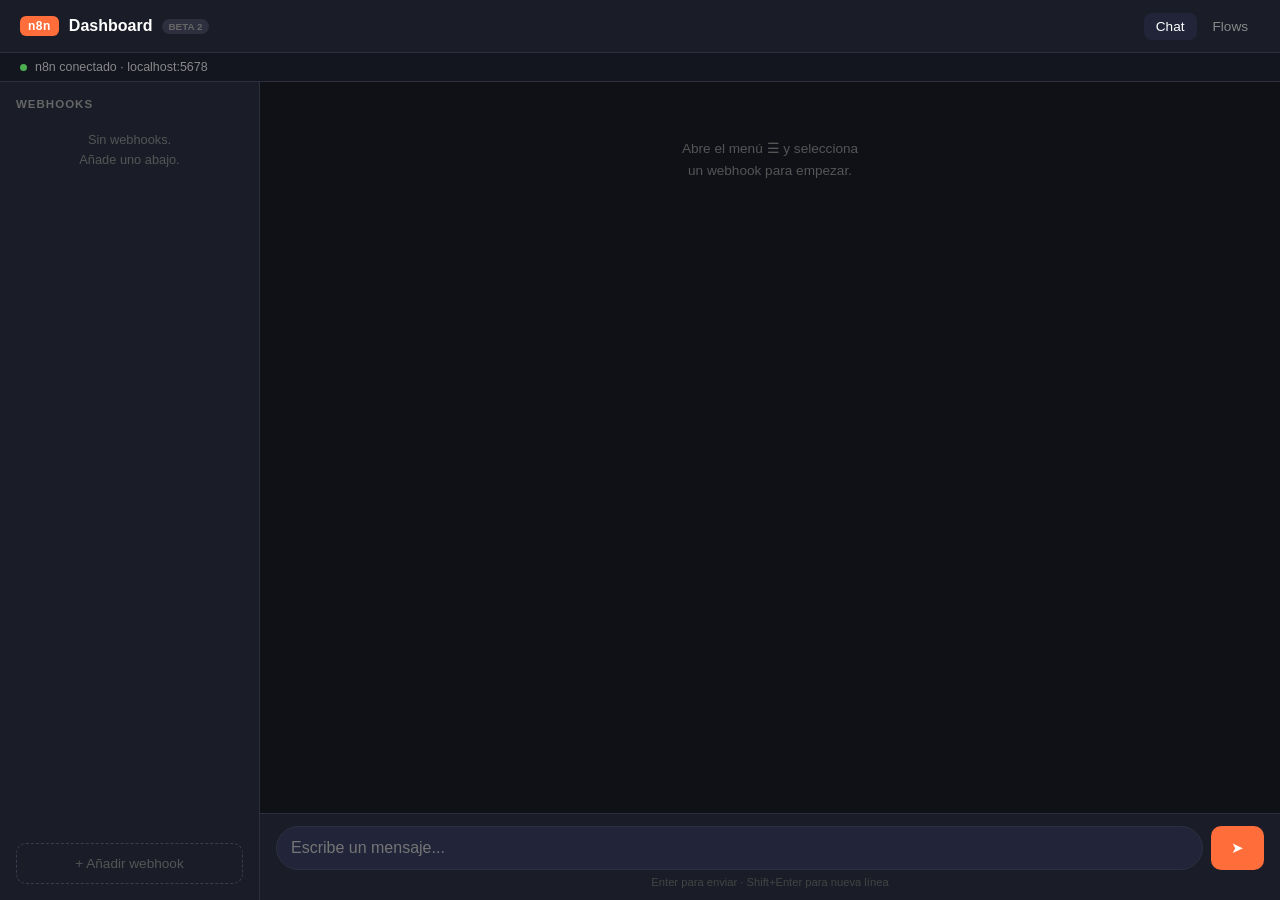
==== commit edb582e5: "feat: flows panel + /api/flows endpoint + reorganize JSON flows - Move all flow JSONs to public/flow" ====
--- a/public/index.html
+++ b/public/index.html
@@ -18,6 +18,7 @@
     </div>
     <ul class="nav-links">
       <li><a href="/" class="nav-link active">Chat</a></li>
+      <li><button class="nav-link nav-btn" id="nav-flows">Flows</button></li>
     </ul>
   </nav>
 </header>
@@ -76,6 +77,16 @@
   </div>
 </div>
 
+<!-- Flows Panel -->
+<div class="flows-overlay" id="flows-overlay"></div>
+<div class="flows-panel" id="flows-panel">
+  <div class="flows-panel-header">
+    <h2>Flows disponibles</h2>
+    <button class="flows-close" id="flows-close">✕</button>
+  </div>
+  <div class="flows-panel-body" id="flows-list"></div>
+</div>
+
 <script type="module" src="app.js"></script>
 </body>
 </html>
--- a/public/style.css
+++ b/public/style.css
@@ -278,6 +278,110 @@
 .btn-cancel { background: #2d2f3e; color: #aaa; }
 .btn-save   { background: #ff6d3b; color: #fff; }
 
+/* NAV BUTTON (comparte look con nav-link pero es <button>) */
+.nav-btn {
+  background: none;
+  border: none;
+  cursor: pointer;
+  font-family: inherit;
+}
+
+/* FLOWS PANEL */
+.flows-overlay {
+  display: none;
+  position: fixed;
+  inset: 0;
+  background: rgba(0,0,0,0.5);
+  z-index: 150;
+}
+.flows-overlay.open { display: block; }
+
+.flows-panel {
+  position: fixed;
+  top: 0; right: 0; bottom: 0;
+  width: min(420px, 100vw);
+  background: #1a1d27;
+  border-left: 1px solid #2d2f3e;
+  display: flex;
+  flex-direction: column;
+  z-index: 151;
+  transform: translateX(100%);
+  transition: transform 0.25s ease;
+  padding-top: max(0px, env(safe-area-inset-top));
+}
+.flows-panel.open { transform: translateX(0); }
+
+.flows-panel-header {
+  display: flex;
+  align-items: center;
+  justify-content: space-between;
+  padding: 16px 20px;
+  border-bottom: 1px solid #2d2f3e;
+  flex-shrink: 0;
+}
+.flows-panel-header h2 { font-size: 0.9rem; font-weight: 600; color: #fff; }
+.flows-close {
+  background: none; border: none; color: #666;
+  font-size: 1.1rem; cursor: pointer; padding: 4px 8px; border-radius: 6px;
+}
+.flows-close:hover { color: #aaa; background: #22253a; }
+
+.flows-panel-body {
+  flex: 1;
+  overflow-y: auto;
+  padding: 16px;
+  display: flex;
+  flex-direction: column;
+  gap: 10px;
+}
+
+.flow-card {
+  background: #22253a;
+  border: 1px solid #2d2f3e;
+  border-radius: 10px;
+  overflow: hidden;
+}
+.flow-card-header {
+  display: flex;
+  align-items: center;
+  justify-content: space-between;
+  padding: 12px 14px;
+  gap: 10px;
+}
+.flow-info { display: flex; flex-direction: column; gap: 3px; min-width: 0; }
+.flow-name { font-size: 0.9rem; font-weight: 500; color: #e0e0e0; white-space: nowrap; overflow: hidden; text-overflow: ellipsis; }
+.flow-path { font-size: 0.72rem; color: #ff6d3b; font-family: monospace; }
+.flow-path.none { color: #444; }
+
+.flow-actions { display: flex; gap: 6px; flex-shrink: 0; }
+.btn-use-flow {
+  background: #ff6d3b; color: #fff; border: none;
+  padding: 5px 12px; border-radius: 7px; font-size: 0.78rem;
+  font-weight: 600; cursor: pointer; white-space: nowrap;
+}
+.btn-use-flow:hover { background: #e85a28; }
+.btn-view-json {
+  background: #2d2f3e; color: #888; border: none;
+  padding: 5px 10px; border-radius: 7px; font-size: 0.78rem;
+  cursor: pointer; font-family: monospace;
+}
+.btn-view-json:hover { color: #e0e0e0; }
+
+.flow-json-block {
+  display: none;
+  background: #0d0f18;
+  border-top: 1px solid #2d2f3e;
+  padding: 10px 14px;
+  font-family: monospace;
+  font-size: 0.72rem;
+  color: #7ec8e3;
+  white-space: pre;
+  overflow-x: auto;
+  max-height: 220px;
+  overflow-y: auto;
+}
+.flow-json-block.visible { display: block; }
+
 /* MOBILE BREAKPOINT */
 @media (max-width: 600px) {
   .hamburger { display: block; }
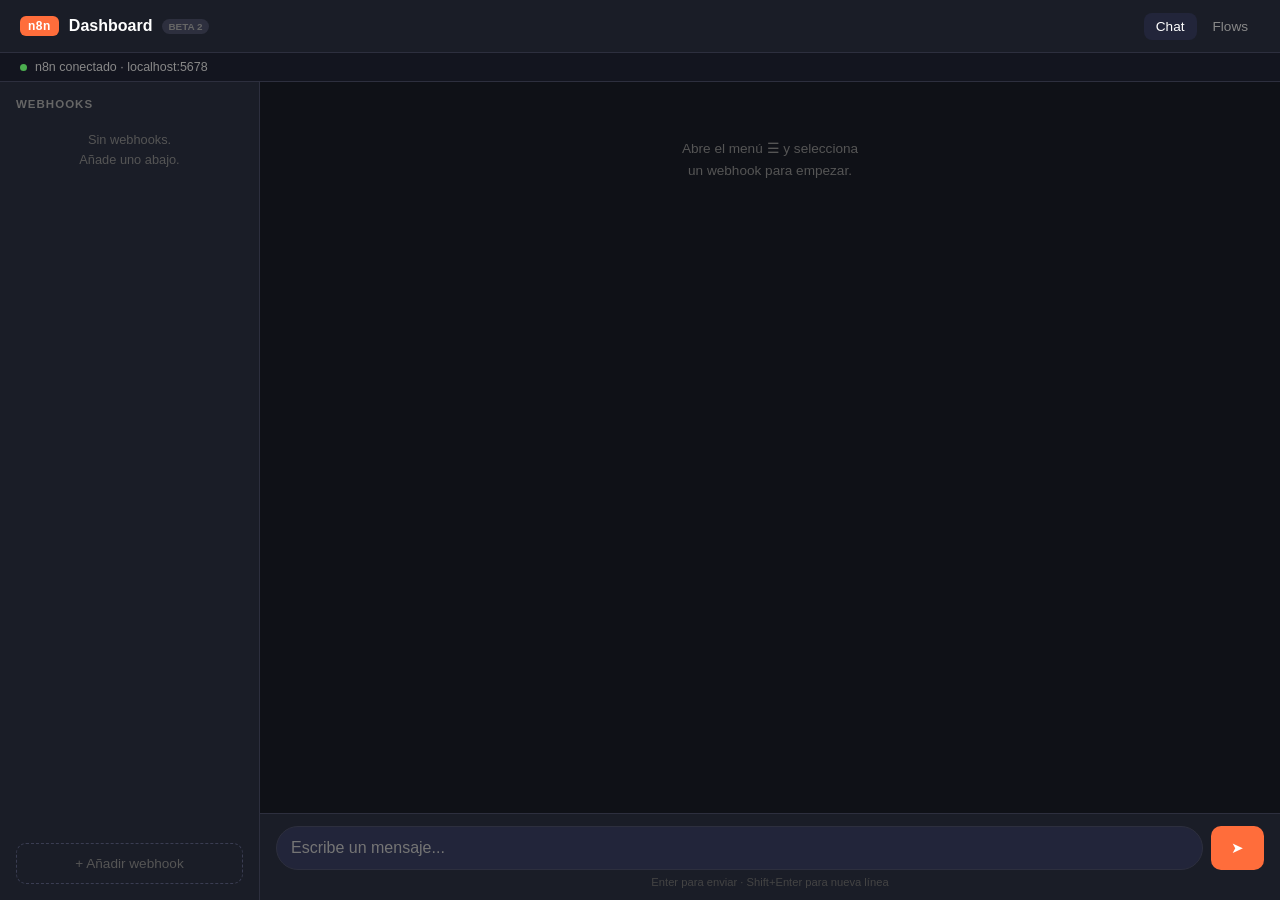
==== commit 44c49a44: "refactor: reorganize folder structure - Move style.css → public/assets/style.css - Move all JS modul" ====
--- a/public/index.html
+++ b/public/index.html
@@ -4,7 +4,7 @@
   <meta charset="UTF-8">
   <meta name="viewport" content="width=device-width, initial-scale=1.0, viewport-fit=cover">
   <title>n8n Dashboard</title>
-  <link rel="stylesheet" href="style.css">
+  <link rel="stylesheet" href="assets/style.css">
 </head>
 <body>
 
@@ -18,7 +18,7 @@
     </div>
     <ul class="nav-links">
       <li><a href="/" class="nav-link active">Chat</a></li>
-      <li><button class="nav-link nav-btn" id="nav-flows">Flows</button></li>
+      <li><a href="/flows" class="nav-link">Flows</a></li>
     </ul>
   </nav>
 </header>
@@ -77,16 +77,6 @@
   </div>
 </div>
 
-<!-- Flows Panel -->
-<div class="flows-overlay" id="flows-overlay"></div>
-<div class="flows-panel" id="flows-panel">
-  <div class="flows-panel-header">
-    <h2>Flows disponibles</h2>
-    <button class="flows-close" id="flows-close">✕</button>
-  </div>
-  <div class="flows-panel-body" id="flows-list"></div>
-</div>
-
-<script type="module" src="app.js"></script>
+<script type="module" src="js/app.js"></script>
 </body>
 </html>
--- a/public/assets/style.css
+++ b/public/assets/style.css
@@ -0,0 +1,357 @@
+* { box-sizing: border-box; margin: 0; padding: 0; }
+body {
+  font-family: 'Segoe UI', sans-serif;
+  background: #0f1117;
+  color: #e0e0e0;
+  height: 100dvh;
+  display: flex;
+  flex-direction: column;
+  overflow: hidden;
+}
+
+/* NAVBAR */
+header {
+  background: #1a1d27;
+  border-bottom: 1px solid #2d2f3e;
+  flex-shrink: 0;
+  padding-left: max(0px, env(safe-area-inset-left));
+  padding-right: max(0px, env(safe-area-inset-right));
+}
+.navbar {
+  display: flex;
+  align-items: center;
+  justify-content: space-between;
+  padding: 0 20px;
+  height: 52px;
+  gap: 16px;
+}
+.nav-brand {
+  display: flex;
+  align-items: center;
+  gap: 10px;
+}
+.nav-logo {
+  background: #ff6d3b;
+  color: #fff;
+  font-size: 0.75rem;
+  font-weight: 800;
+  padding: 3px 8px;
+  border-radius: 6px;
+  letter-spacing: 0.5px;
+  flex-shrink: 0;
+}
+.nav-brand h1 { font-size: 1rem; font-weight: 600; color: #fff; }
+.badge { background: #2d2f3e; color: #666; font-size: 0.62rem; padding: 2px 6px; border-radius: 10px; font-weight: 600; }
+.nav-links {
+  display: flex;
+  list-style: none;
+  gap: 4px;
+  align-items: center;
+}
+.nav-link {
+  color: #888;
+  text-decoration: none;
+  font-size: 0.85rem;
+  padding: 6px 12px;
+  border-radius: 8px;
+  transition: color 0.2s, background 0.2s;
+  white-space: nowrap;
+}
+.nav-link:hover  { color: #e0e0e0; background: #22253a; }
+.nav-link.active { color: #fff;    background: #22253a; }
+.hamburger {
+  display: none;
+  background: none;
+  border: none;
+  color: #aaa;
+  font-size: 1.3rem;
+  cursor: pointer;
+  padding: 4px 6px;
+  border-radius: 6px;
+  line-height: 1;
+}
+.hamburger:active { background: #2d2f3e; }
+
+/* STATUS BAR */
+.status-bar {
+  background: #13151f;
+  padding: 7px 20px;
+  font-size: 0.78rem;
+  color: #888;
+  display: flex;
+  align-items: center;
+  gap: 8px;
+  border-bottom: 1px solid #2d2f3e;
+  flex-shrink: 0;
+}
+.dot { width: 7px; height: 7px; border-radius: 50%; background: #4caf50; display: inline-block; flex-shrink: 0; }
+.dot.red { background: #f44336; }
+
+/* MAIN LAYOUT */
+.main { display: flex; flex: 1; overflow: hidden; position: relative; }
+
+/* SIDEBAR */
+.sidebar {
+  width: 260px;
+  background: #1a1d27;
+  border-right: 1px solid #2d2f3e;
+  display: flex;
+  flex-direction: column;
+  padding: 16px;
+  gap: 8px;
+  flex-shrink: 0;
+  overflow-y: auto;
+}
+.sidebar-header { display: flex; align-items: center; justify-content: space-between; margin-bottom: 4px; }
+.sidebar h2 { font-size: 0.72rem; color: #666; text-transform: uppercase; letter-spacing: 1px; }
+.sidebar-close {
+  display: none;
+  background: none;
+  border: none;
+  color: #666;
+  font-size: 1.1rem;
+  cursor: pointer;
+  padding: 2px 6px;
+  border-radius: 4px;
+}
+.sidebar-close:active { background: #2d2f3e; }
+
+.webhook-item {
+  background: #22253a;
+  border: 1px solid #2d2f3e;
+  border-radius: 10px;
+  padding: 12px 14px;
+  cursor: pointer;
+  transition: border-color 0.2s, background 0.2s;
+  -webkit-tap-highlight-color: transparent;
+}
+.webhook-item:active, .webhook-item.active { border-color: #ff6d3b; background: #2a1f1a; }
+.webhook-item .name { font-size: 0.92rem; font-weight: 500; display: flex; align-items: center; justify-content: space-between; }
+.webhook-item .path { font-size: 0.72rem; color: #555; margin-top: 3px; font-family: monospace; word-break: break-all; }
+.del-btn {
+  background: none; border: none; color: #444; cursor: pointer;
+  font-size: 0.9rem; padding: 2px 4px; border-radius: 4px; line-height: 1;
+  flex-shrink: 0;
+}
+.del-btn:active { color: #f44; background: #2d1a1a; }
+
+.add-webhook {
+  background: transparent;
+  border: 1px dashed #3a3d52;
+  border-radius: 10px;
+  padding: 12px;
+  cursor: pointer;
+  color: #555;
+  font-size: 0.85rem;
+  text-align: center;
+  transition: all 0.2s;
+  margin-top: auto;
+  -webkit-tap-highlight-color: transparent;
+}
+.add-webhook:active { border-color: #ff6d3b; color: #ff6d3b; }
+
+/* DRAWER OVERLAY (mobile) */
+.drawer-overlay {
+  display: none;
+  position: fixed;
+  inset: 0;
+  background: rgba(0,0,0,0.6);
+  z-index: 50;
+}
+.drawer-overlay.open { display: block; }
+
+/* CHAT PANEL */
+.chat-panel { flex: 1; display: flex; flex-direction: column; overflow: hidden; min-width: 0; }
+
+/* Active webhook bar */
+.active-bar {
+  padding: 8px 16px;
+  background: #13151f;
+  border-bottom: 1px solid #2d2f3e;
+  font-size: 0.8rem;
+  color: #888;
+  display: none;
+  align-items: center;
+  gap: 8px;
+  flex-shrink: 0;
+}
+.active-bar.visible { display: flex; }
+.active-bar strong { color: #ff6d3b; }
+
+.messages {
+  flex: 1;
+  overflow-y: auto;
+  padding: 16px;
+  display: flex;
+  flex-direction: column;
+  gap: 12px;
+  -webkit-overflow-scrolling: touch;
+}
+.messages::-webkit-scrollbar { width: 4px; }
+.messages::-webkit-scrollbar-thumb { background: #2d2f3e; border-radius: 2px; }
+
+.msg { display: flex; flex-direction: column; max-width: 82%; }
+.msg.user { align-self: flex-end; align-items: flex-end; }
+.msg.bot  { align-self: flex-start; align-items: flex-start; }
+.bubble {
+  padding: 10px 14px;
+  border-radius: 14px;
+  font-size: 0.92rem;
+  line-height: 1.55;
+  white-space: pre-wrap;
+  word-break: break-word;
+}
+.msg.user .bubble { background: #ff6d3b; color: #fff; border-bottom-right-radius: 3px; }
+.msg.bot  .bubble { background: #22253a; border: 1px solid #2d2f3e; border-bottom-left-radius: 3px; }
+.msg.bot  .bubble.loading { color: #666; font-style: italic; }
+.msg.bot  .bubble.error   { border-color: #f44; color: #f88; }
+.msg .meta { font-size: 0.68rem; color: #555; margin-top: 3px; }
+
+.json-toggle { font-size: 0.7rem; color: #ff6d3b; cursor: pointer; margin-top: 4px; user-select: none; }
+.json-block {
+  background: #0d0f18; border: 1px solid #2d2f3e; border-radius: 6px;
+  padding: 8px 12px; font-family: monospace; font-size: 0.76rem;
+  color: #7ec8e3; margin-top: 4px; max-height: 180px; overflow-y: auto;
+  white-space: pre; display: none;
+}
+.json-block.visible { display: block; }
+
+/* INPUT AREA */
+.input-area {
+  padding: 12px 16px;
+  background: #1a1d27;
+  border-top: 1px solid #2d2f3e;
+  flex-shrink: 0;
+  padding-bottom: max(12px, env(safe-area-inset-bottom));
+}
+.input-row { display: flex; gap: 8px; align-items: flex-end; }
+textarea {
+  flex: 1; background: #22253a; border: 1px solid #2d2f3e;
+  color: #e0e0e0; padding: 10px 14px; border-radius: 22px;
+  font-size: 1rem; font-family: inherit; resize: none;
+  min-height: 44px; max-height: 120px; line-height: 1.4;
+  -webkit-appearance: none;
+}
+textarea:focus { outline: none; border-color: #ff6d3b; }
+button.send {
+  background: #ff6d3b; border: none; color: #fff;
+  width: 44px; height: 44px; border-radius: 50%;
+  cursor: pointer; font-size: 1.1rem;
+  display: flex; align-items: center; justify-content: center;
+  flex-shrink: 0; transition: background 0.2s;
+  -webkit-tap-highlight-color: transparent;
+}
+button.send:active { background: #e85a28; }
+button.send:disabled { background: #333; cursor: not-allowed; }
+.hint { font-size: 0.7rem; color: #444; margin-top: 6px; text-align: center; }
+
+.empty-state { color: #555; font-size: 0.85rem; text-align: center; margin-top: 40px; line-height: 1.6; }
+
+/* MODAL */
+.modal-overlay {
+  display: none; position: fixed; inset: 0;
+  background: rgba(0,0,0,0.7); z-index: 200;
+  align-items: flex-end; justify-content: center;
+}
+.modal-overlay.open { display: flex; }
+.modal {
+  background: #1a1d27; border: 1px solid #2d2f3e;
+  border-radius: 16px 16px 0 0;
+  padding: 24px 20px;
+  padding-bottom: max(24px, env(safe-area-inset-bottom));
+  width: 100%; max-width: 500px;
+  display: flex; flex-direction: column; gap: 14px;
+}
+.modal h3 { font-size: 1rem; }
+.modal input {
+  background: #22253a; border: 1px solid #2d2f3e; color: #e0e0e0;
+  padding: 11px 14px; border-radius: 10px; font-size: 1rem; width: 100%;
+  -webkit-appearance: none;
+}
+.modal input:focus { outline: none; border-color: #ff6d3b; }
+.modal label { font-size: 0.8rem; color: #888; display: block; margin-bottom: 4px; }
+.modal-btns { display: flex; gap: 10px; }
+.modal-btns button {
+  flex: 1; padding: 12px; border-radius: 10px; border: none;
+  cursor: pointer; font-size: 0.95rem; font-weight: 600;
+}
+.btn-cancel { background: #2d2f3e; color: #aaa; }
+.btn-save   { background: #ff6d3b; color: #fff; }
+
+/* FLOWS CARDS (usadas en flows.html) */
+.flow-card {
+  background: #22253a;
+  border: 1px solid #2d2f3e;
+  border-radius: 10px;
+  overflow: hidden;
+}
+.flow-card-header {
+  display: flex;
+  align-items: center;
+  justify-content: space-between;
+  padding: 12px 14px;
+  gap: 10px;
+}
+.flow-info { display: flex; flex-direction: column; gap: 3px; min-width: 0; }
+.flow-name { font-size: 0.9rem; font-weight: 500; color: #e0e0e0; white-space: nowrap; overflow: hidden; text-overflow: ellipsis; }
+.flow-path { font-size: 0.72rem; color: #ff6d3b; font-family: monospace; }
+.flow-path.none { color: #444; }
+
+.flow-actions { display: flex; gap: 6px; flex-shrink: 0; }
+.btn-use-flow {
+  background: #ff6d3b; color: #fff; border: none;
+  padding: 5px 12px; border-radius: 7px; font-size: 0.78rem;
+  font-weight: 600; cursor: pointer; white-space: nowrap;
+}
+.btn-use-flow:hover { background: #e85a28; }
+.btn-view-json {
+  background: #2d2f3e; color: #888; border: none;
+  padding: 5px 10px; border-radius: 7px; font-size: 0.78rem;
+  cursor: pointer; font-family: monospace;
+}
+.btn-view-json:hover { color: #e0e0e0; }
+
+.flow-json-block {
+  display: none;
+  background: #0d0f18;
+  border-top: 1px solid #2d2f3e;
+  padding: 10px 14px;
+  font-family: monospace;
+  font-size: 0.72rem;
+  color: #7ec8e3;
+  white-space: pre;
+  overflow-x: auto;
+  max-height: 220px;
+  overflow-y: auto;
+}
+.flow-json-block.visible { display: block; }
+
+/* MOBILE BREAKPOINT */
+@media (max-width: 600px) {
+  .hamburger { display: block; }
+  .sidebar-close { display: block; }
+
+  .sidebar {
+    position: fixed;
+    top: 0; left: 0; bottom: 0;
+    width: min(80vw, 300px);
+    z-index: 100;
+    transform: translateX(-100%);
+    transition: transform 0.25s ease;
+    padding-top: max(16px, env(safe-area-inset-top));
+  }
+  .sidebar.open { transform: translateX(0); }
+
+  .active-bar { display: flex; }
+  .msg { max-width: 90%; }
+  .hint { display: none; }
+  .modal-overlay { align-items: flex-end; }
+}
+
+@media (min-width: 601px) {
+  .active-bar { display: none !important; }
+  .modal-overlay { align-items: center; }
+  .modal { border-radius: 16px; max-width: 420px; }
+  button.send { width: auto; height: 44px; border-radius: 10px; padding: 0 20px; font-size: 0.95rem; }
+  .hint { display: block; }
+}
